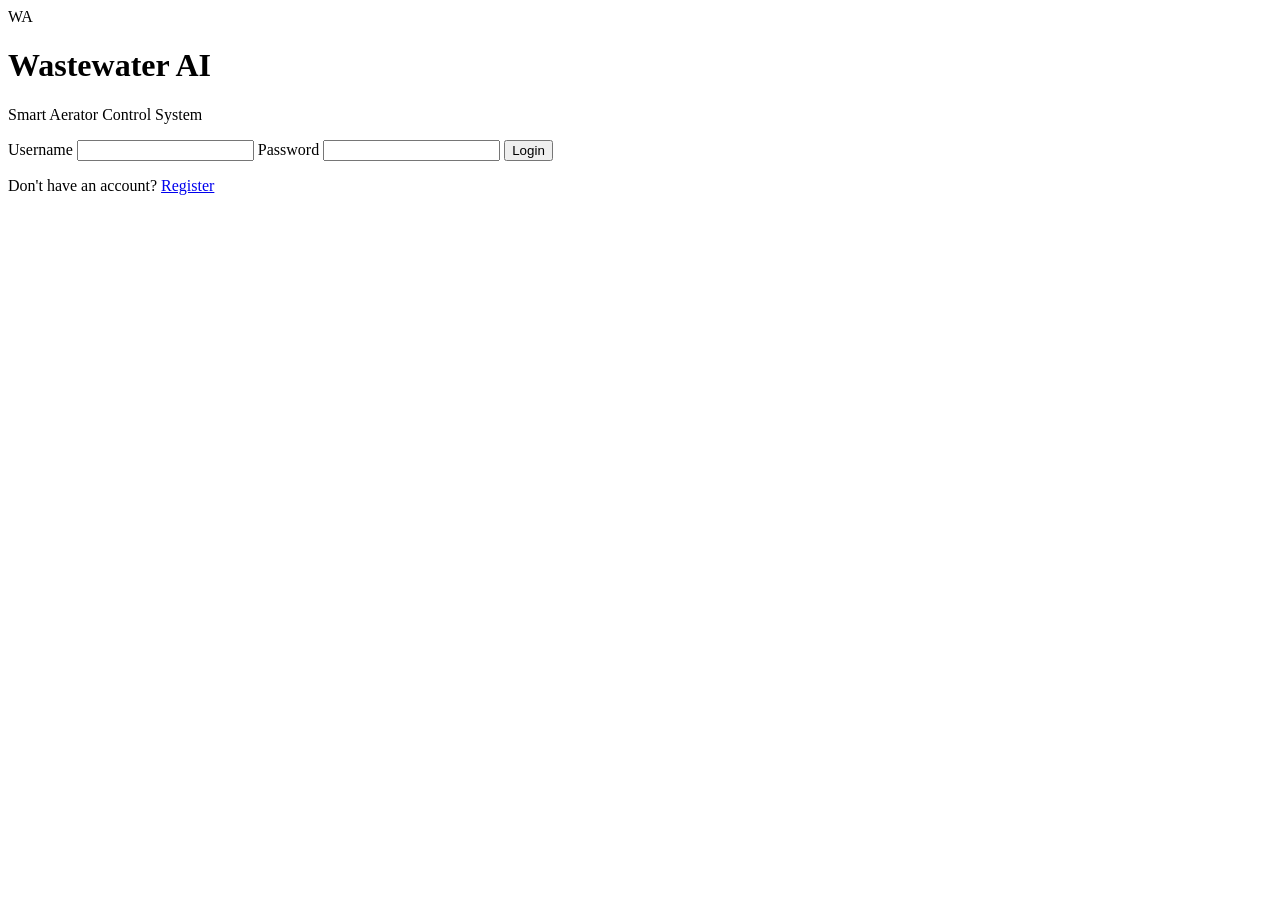
==== frontend/index.html @ 1c8a674c "Rename index.html to frontend/index.html" ====
<!DOCTYPE html>
<html lang="en">
<head>
<meta charset="UTF-8">
<meta name="viewport" content="width=device-width, initial-scale=1.0">
<title>Wastewater AI</title>
<link rel="stylesheet" href="css/style.css">
</head>
<body class="login-page">
<div class="login-card">
  <div class="logo">WA</div>
  <h1>Wastewater AI</h1>
  <p class="muted">Smart Aerator Control System</p>

  <form id="loginForm">
    <label>Username</label>
    <input id="username" required>

    <label>Password</label>
    <input id="password" type="password" required>

    <button type="submit">Login</button>
    <p id="message" class="message"></p>
  </form>

  <p class="switch">Don't have an account?
    <a href="register.html">Register</a>
  </p>
</div>
<script src="js/api.js"></script>
<script src="js/auth.js"></script>
</body>
</html>
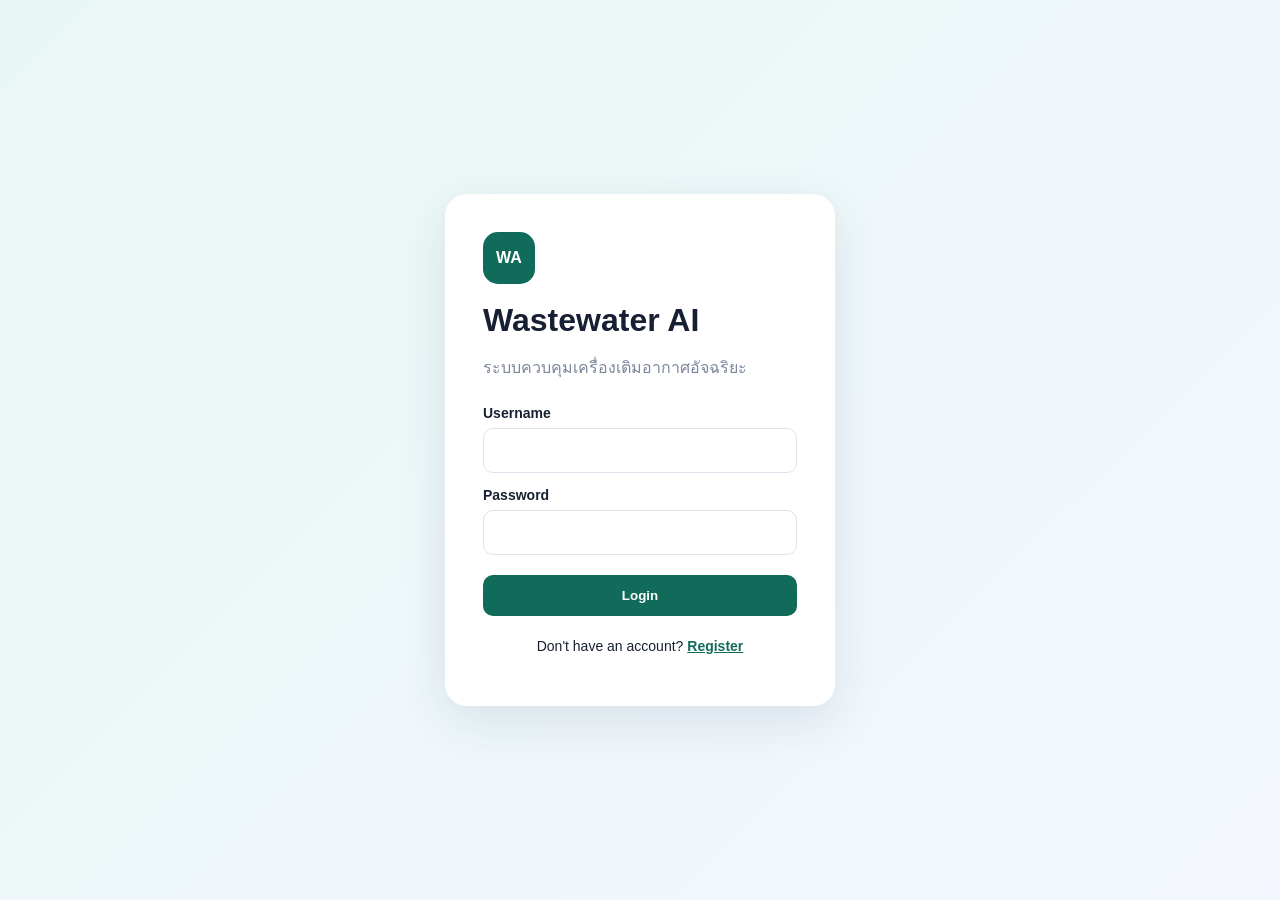
==== commit aa21fa83: "Add files via upload" ====
--- a/frontend/index.html
+++ b/frontend/index.html
@@ -10,7 +10,7 @@
 <div class="login-card">
   <div class="logo">WA</div>
   <h1>Wastewater AI</h1>
-  <p class="muted">Smart Aerator Control System</p>
+  <p class="muted">ระบบควบคุมเครื่องเติมอากาศอัจฉริยะ</p>
 
   <form id="loginForm">
     <label>Username</label>
--- a/frontend/css/style.css
+++ b/frontend/css/style.css
@@ -0,0 +1 @@
+*{box-sizing:border-box}body{margin:0;font-family:Arial,Helvetica,sans-serif;background:#f5f7fb;color:#172033}.login-page{min-height:100vh;display:flex;align-items:center;justify-content:center;background:linear-gradient(135deg,#e9f7f4,#f4f7ff)}.login-card{width:390px;background:#fff;padding:38px;border-radius:22px;box-shadow:0 15px 50px #1d35571c}.logo{width:52px;height:52px;border-radius:15px;background:#116b5b;color:white;display:grid;place-items:center;font-weight:800;margin-bottom:18px}.login-card h1{margin:0 0 5px}.muted{color:#7c879b}.login-card form{margin-top:25px}label{display:block;font-size:14px;font-weight:700;margin:14px 0 7px}input{width:100%;padding:13px;border:1px solid #dce2eb;border-radius:10px;font-size:15px;outline:none}input:focus{border-color:#16836e}button,.button-small{border:0;background:#116b5b;color:#fff;padding:13px 18px;border-radius:10px;font-weight:700;cursor:pointer;text-decoration:none;display:inline-block}.login-card button{width:100%;margin-top:20px}.switch{text-align:center;font-size:14px;margin-top:22px}.switch a{color:#116b5b;font-weight:700}.message{font-size:14px}.layout{display:flex;min-height:100vh}.sidebar{width:245px;background:#102f2a;color:white;padding:25px 18px;display:flex;flex-direction:column}.brand{font-size:18px;font-weight:800;margin-bottom:35px}.brand span{background:#fff;color:#116b5b;border-radius:8px;padding:7px;margin-right:8px}.sidebar nav{display:grid;gap:7px}.sidebar nav a{color:#b9ccc8;text-decoration:none;padding:13px 14px;border-radius:9px}.sidebar nav a.active,.sidebar nav a:hover{background:#1d5047;color:white}.logout{margin-top:auto;background:#244b45}.main{flex:1;padding:35px 45px}header{display:flex;justify-content:space-between;align-items:center;margin-bottom:28px}header h2{margin:0}.status-dot{color:#198754;font-size:14px}.cards{display:grid;grid-template-columns:repeat(4,1fr);gap:18px;margin-bottom:22px}.stat,.panel{background:#fff;border-radius:16px;padding:22px;box-shadow:0 4px 20px #1d35570a}.stat span,.stat small{display:block;color:#7c879b}.stat strong{font-size:31px;display:inline-block;margin:12px 5px 5px 0}.panel-title{display:flex;align-items:center;justify-content:space-between}.panel-title h3{margin:0}.prediction-box{display:flex;gap:35px;align-items:center;margin-top:25px}.gauge{width:150px;height:150px;border-radius:50%;background:#e4f2ef;display:grid;place-items:center;color:#116b5b;font-size:25px;font-weight:800}.grid-form{display:grid;grid-template-columns:1fr 1fr;gap:10px 22px}.grid-form button{grid-column:1/-1;margin-top:10px}.result{margin-top:30px;padding:28px;border-radius:15px;background:#e8f6f2;text-align:center}.result span{display:block;color:#657383}.result strong{display:block;color:#116b5b;font-size:48px;margin-top:8px}.hidden{display:none}.chart-wrap{margin-top:18px;position:relative;min-height:280px}.table-wrap{overflow:auto}table{width:100%;border-collapse:collapse}th,td{text-align:left;padding:14px;border-bottom:1px solid #edf0f4;font-size:14px}th{color:#667085;background:#fafbfc}@media(max-width:800px){.sidebar{width:190px}.main{padding:25px}.cards{grid-template-columns:1fr 1fr}}@media(max-width:600px){.layout{display:block}.sidebar{width:100%;min-height:auto}.sidebar nav{grid-template-columns:1fr 1fr}.logout{margin-top:20px}.cards,.grid-form{grid-template-columns:1fr}.main{padding:20px}}
